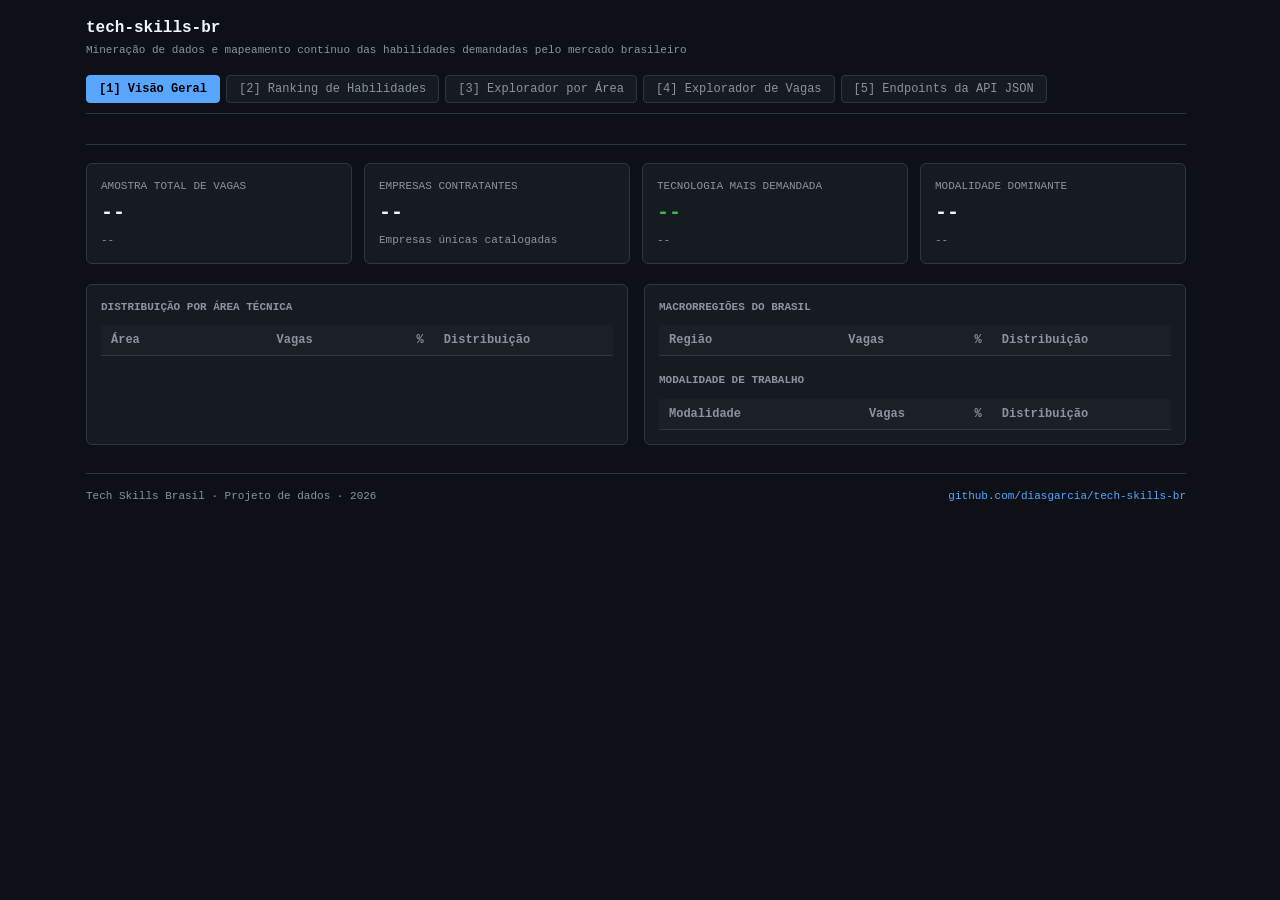
==== site/index.html @ 8b945655 "chore(pages): move o site e os JSON estaticos para site/ na raiz A pasta do dashboard e da API estat" ====
<!DOCTYPE html>
<html lang="pt-BR">
<head>
  <meta charset="UTF-8">
  <meta name="viewport" content="width=device-width, initial-scale=1.0">
  <title>Tech Skills Brasil — Mapeamento de Skills & API Pública</title>

  
  <style>
    :root {
      --bg: #0d1117;
      --card-bg: #161b22;
      --border: #30363d;
      --text: #c9d1d9;
      --text-muted: #8b949e;
      --text-bright: #f0f6fc;
      --accent: #58a6ff;
      --green: #3fb950;
      --amber: #d29922;
      --purple: #bc8cff;
      --code-bg: #0a0c10;
    }

    * { box-sizing: border-box; margin: 0; padding: 0; }
    html {
      overflow-y: auto;
      scrollbar-gutter: stable;
    }
    body {
      background-color: var(--bg);
      color: var(--text);
      font-family: ui-monospace, SFMono-Regular, "SF Mono", Menlo, Consolas, "Liberation Mono", monospace;
      font-size: 13px;
      line-height: 1.5;
      padding: 16px;
    }

    /* Scrollbar discreta integrada ao tema escuro */
    ::-webkit-scrollbar {
      width: 8px;
      height: 8px;
    }
    ::-webkit-scrollbar-track {
      background: var(--bg);
    }
    ::-webkit-scrollbar-thumb {
      background: var(--border);
      border-radius: 4px;
    }
    ::-webkit-scrollbar-thumb:hover {
      background: var(--text-muted);
    }



    a { color: var(--accent); text-decoration: none; }
    a:hover { text-decoration: underline; }

    .container { max-width: 1100px; margin: 0 auto; }
    
    header {
      border-bottom: 1px solid var(--border);
      padding-bottom: 14px;
      margin-bottom: 18px;
    }
    
    .title-row {
      display: flex;
      flex-wrap: wrap;
      justify-content: space-between;
      align-items: center;
      gap: 10px;
    }

    h1 { font-size: 16px; font-weight: 700; color: var(--text-bright); }
    .badge {
      display: inline-block;
      padding: 2px 6px;
      font-size: 11px;
      border: 1px solid var(--border);
      border-radius: 4px;
      background: var(--card-bg);
    }
    .badge-green { color: var(--green); border-color: rgba(63, 185, 80, 0.4); }
    .badge-accent { color: var(--accent); border-color: rgba(88, 166, 255, 0.4); }

    .nav-tabs {
      display: flex;
      flex-wrap: wrap;
      gap: 6px;
      margin: 16px 0;
      border-bottom: 1px solid var(--border);
      padding-bottom: 10px;
    }

    .nav-btn {
      background: var(--card-bg);
      border: 1px solid var(--border);
      color: var(--text-muted);
      padding: 6px 12px;
      font-family: inherit;
      font-size: 12px;
      cursor: pointer;
      border-radius: 4px;
      transition: 0.1s;
    }
    .nav-btn:hover { color: var(--text-bright); border-color: var(--text-muted); }
    .nav-btn.active {
      background: var(--accent);
      color: #000;
      font-weight: 700;
      border-color: var(--accent);
    }

    .grid-kpi {
      display: grid;
      grid-template-columns: repeat(auto-fit, minmax(200px, 1fr));
      gap: 12px;
      margin-bottom: 20px;
    }

    .card {
      background: var(--card-bg);
      border: 1px solid var(--border);
      border-radius: 6px;
      padding: 14px;
    }

    .card-title { font-size: 11px; text-transform: uppercase; color: var(--text-muted); margin-bottom: 4px; }
    .card-value { font-size: 20px; font-weight: 700; color: var(--text-bright); }

    table {
      width: 100%;
      border-collapse: collapse;
      margin-top: 10px;
      font-size: 12px;
    }

    th, td {
      padding: 6px 10px;
      text-align: left;
      border-bottom: 1px solid var(--border);
    }

    th { color: var(--text-muted); font-weight: 600; background: rgba(255,255,255,0.02); }
    tr:hover td { background: rgba(255,255,255,0.02); }

    .bar-wrap { width: 100%; background: #21262d; height: 10px; border-radius: 2px; overflow: hidden; display: flex; }
    .bar-fill { background: var(--accent); height: 100%; }

    .search-input {
      background: var(--code-bg);
      border: 1px solid var(--border);
      color: var(--text-bright);
      padding: 6px 10px;
      font-family: inherit;
      font-size: 12px;
      border-radius: 4px;
      width: 100%;
      max-width: 320px;
      margin-bottom: 12px;
    }
    .search-input:focus { outline: none; border-color: var(--accent); }

    pre code {
      display: block;
      background: var(--code-bg);
      border: 1px solid var(--border);
      padding: 10px;
      border-radius: 4px;
      font-size: 11px;
      color: var(--text-bright);
      overflow-x: auto;
    }

    .pill {
      display: inline-block;
      padding: 2px 6px;
      margin: 2px;
      font-size: 11px;
      border-radius: 3px;
      background: #21262d;
      border: 1px solid var(--border);
      cursor: pointer;
    }
    .pill.active { background: var(--accent); color: #000; border-color: var(--accent); font-weight: 600; }

    .tab-section { display: none; }
    .tab-section.active { display: block; }

    /* Listas longas rolam dentro do card, sem esticar a pagina */
    .scroll-table {
      max-height: calc(100vh - 330px);
      overflow-y: auto;
      scrollbar-gutter: stable;
      border: 1px solid var(--border);
      border-radius: 6px;
      margin-top: 10px;
    }
    .scroll-table table { margin-top: 0; }
    .scroll-table thead th {
      position: sticky;
      top: 0;
      z-index: 2;
      background: var(--card-bg);
    }

    footer {
      border-top: 1px solid var(--border);
      padding-top: 14px;
      margin-top: 28px;
      color: var(--text-muted);
      font-size: 11px;
      display: flex;
      justify-content: space-between;
      flex-wrap: wrap;
      gap: 8px;
    }

    .show-mobile { display: none; }

    /* RESPONSIVIDADE MOBILE ROOTS (ENCAIXA SEM ROLAGEM) */
    @media (max-width: 768px) {
      body { padding: 10px; font-size: 12px; }
      h1 { font-size: 14px; }
      .grid-kpi { grid-template-columns: 1fr 1fr; gap: 8px; }
      .card { padding: 10px; }
      .card-value { font-size: 17px; }
      .nav-tabs { gap: 4px; margin: 12px 0; }
      .nav-btn { font-size: 11px; padding: 5px 8px; }
      table { font-size: 11px; }
      th, td { padding: 5px 6px; }
      .search-input { max-width: 100%; }

      /* Oculta colunas secundárias para caber 100% na largura do celular */
      .hide-mobile { display: none !important; }
      .show-mobile { display: block !important; }
    }


    @media (max-width: 420px) {
      .grid-kpi { grid-template-columns: 1fr; }
      .nav-btn { width: 100%; text-align: left; }
    }
  </style>
</head>
<body>

<div class="container">
  <!-- HEADER -->
  <header>
    <div class="title-row">
      <div>
        <h1>tech-skills-br</h1>
        <p style="color: var(--text-muted); font-size: 11px; margin-top: 2px;">

          Mineração de dados e mapeamento contínuo das habilidades demandadas pelo mercado brasileiro
        </p>
      </div>
    </div>

    <!-- TABS -->
    <div class="nav-tabs">
      <button class="nav-btn active" onclick="setTab('resumo')">[1] Visão Geral</button>
      <button class="nav-btn" onclick="setTab('skills')">[2] Ranking de Habilidades</button>
      <button class="nav-btn" onclick="setTab('areas')">[3] Explorador por Área</button>
      <button class="nav-btn" onclick="setTab('vagas')">[4] Explorador de Vagas</button>
      <button class="nav-btn" onclick="setTab('api')">[5] Endpoints da API JSON</button>
    </div>
  </header>

  <!-- TAB 1: VISÃO GERAL -->
  <div id="tab-resumo" class="tab-section active">
    <div class="grid-kpi">
      <div class="card">
        <div class="card-title">Amostra Total de Vagas</div>
        <div class="card-value" id="kpi-total">--</div>
        <p style="color: var(--text-muted); font-size: 11px; margin-top: 4px;" id="kpi-periodo">--</p>
      </div>
      <div class="card">
        <div class="card-title">Empresas Contratantes</div>
        <div class="card-value" id="kpi-empresas">--</div>
        <p style="color: var(--text-muted); font-size: 11px; margin-top: 4px;">Empresas únicas catalogadas</p>
      </div>
      <div class="card">
        <div class="card-title">Tecnologia Mais Demandada</div>
        <div class="card-value" style="color: var(--green);" id="kpi-top-skill">--</div>
        <p style="color: var(--text-muted); font-size: 11px; margin-top: 4px;" id="kpi-top-skill-count">--</p>
      </div>
      <div class="card">
        <div class="card-title" id="kpi-top-mod-title">Modalidade Dominante</div>
        <div class="card-value" id="kpi-top-mod-value">--</div>
        <p style="color: var(--text-muted); font-size: 11px; margin-top: 4px;" id="kpi-top-mod-sub">--</p>
      </div>
    </div>

    <div style="display: grid; grid-template-columns: repeat(auto-fit, minmax(320px, 1fr)); gap: 16px;">
      <!-- Áreas -->
      <div class="card">
        <div class="card-title" style="font-weight: 700;">Distribuição por Área Técnica</div>
        <table id="table-areas-summary">
          <thead><tr><th>Área</th><th style="text-align: center;">Vagas</th><th style="text-align: right;">%</th><th class="hide-mobile" style="width: 35%;">Distribuição</th></tr></thead>
          <tbody></tbody>
        </table>
      </div>

      <!-- Regiões e Modalidade -->
      <div class="card">
        <div class="card-title" style="font-weight: 700;">Macrorregiões do Brasil</div>
        <table id="table-regioes-summary">
          <thead><tr><th>Região</th><th style="text-align: center;">Vagas</th><th style="text-align: right;">%</th><th class="hide-mobile" style="width: 35%;">Distribuição</th></tr></thead>
          <tbody></tbody>
        </table>
        
        <div class="card-title" style="font-weight: 700; margin-top: 16px;">Modalidade de Trabalho</div>
        <table id="table-modalidades-summary">
          <thead><tr><th>Modalidade</th><th style="text-align: center;">Vagas</th><th style="text-align: right;">%</th><th class="hide-mobile" style="width: 35%;">Distribuição</th></tr></thead>
          <tbody></tbody>
        </table>
      </div>
    </div>
  </div>

  <!-- TAB 2: RANKING DE HABILIDADES -->
  <div id="tab-skills" class="tab-section">
    <div class="card">
      <div style="display: flex; justify-content: space-between; flex-wrap: wrap; gap: 10px; align-items: center; margin-bottom: 8px;">
        <div>
          <div class="card-title" style="font-weight: 700;">Ranking Geral de Tecnologias Demandadas</div>
          <p style="color: var(--text-muted); font-size: 11px;">Percentual calculado sobre as vagas que informam requisitos técnicos.</p>
        </div>
        <input type="text" class="search-input" id="search-skills" placeholder="Filtrar tecnologia..." oninput="renderSkillsTable()">
      </div>

      <div class="scroll-table">
        <table id="table-skills">
          <thead><tr><th>#</th><th>Tecnologia</th><th class="hide-mobile">Categoria</th><th style="text-align: center;">Vagas</th><th style="text-align: right;">Demanda %</th><th class="hide-mobile" style="width: 35%;">Proporção</th></tr></thead>
          <tbody></tbody>
        </table>
      </div>

    </div>
  </div>

  <!-- TAB 3: EXPLORADOR POR ÁREA -->
  <div id="tab-areas" class="tab-section">
    <div class="card" style="margin-bottom: 12px;">
      <div class="card-title" style="margin-bottom: 8px;">Selecione a Especialidade:</div>
      <div id="area-pills-container"></div>
    </div>

    <div class="card">
      <div class="card-title" style="font-weight: 700;" id="area-detail-title">Habilidades em Destaque</div>
      <p style="color: var(--text-muted); font-size: 11px; margin-bottom: 10px;" id="area-detail-subtitle"></p>

      <div class="scroll-table">
        <table id="table-area-skills">
          <thead><tr><th>Tecnologia</th><th class="hide-mobile">Categoria</th><th style="text-align: center;">Vagas na Área</th><th style="text-align: right;">Demanda %</th><th class="hide-mobile" style="width: 35%;">Proporção</th></tr></thead>
          <tbody></tbody>
        </table>
      </div>
    </div>
  </div>

  <!-- TAB 4: EXPLORADOR DE VAGAS -->
  <div id="tab-vagas" class="tab-section">
    <div class="card">
      <div style="display: flex; justify-content: space-between; flex-wrap: wrap; gap: 8px; align-items: center; margin-bottom: 10px;">
        <div>
          <div class="card-title" style="font-weight: 700;">Navegador de Vagas Recentes</div>
          <p style="color: var(--text-muted); font-size: 11px;">Consulte anúncios dos últimos 30 dias, modalidade, localidade e links originais.</p>
        </div>
        <div style="display: flex; gap: 8px; flex-wrap: wrap; width: 100%; max-width: 520px;">
          <input type="text" class="search-input" id="search-vagas" placeholder="Buscar por título, empresa ou área..." oninput="renderVagasTable()" style="margin-bottom: 0; flex: 1; min-width: 180px;">
          <select id="filter-modalidade" class="search-input" style="margin-bottom: 0; width: auto; min-width: 140px; cursor: pointer;" onchange="renderVagasTable()">
            <option value="">Todas modalidades</option>
            <option value="Presencial">Presencial</option>
            <option value="Remoto">Remoto</option>
            <option value="Híbrido">Híbrido</option>
          </select>
        </div>
      </div>


      <p style="font-size: 11px; color: var(--text-muted); margin-bottom: 6px;" id="vagas-count-info"></p>

      <div class="scroll-table">
        <table id="table-vagas">
          <thead><tr><th>Título da Vaga</th><th class="hide-mobile">Empresa</th><th class="hide-mobile" style="text-align: center;">Área</th><th>Local / Mod.</th><th class="hide-mobile" style="text-align: center; width: 45px;">Link</th></tr></thead>
          <tbody></tbody>
        </table>
      </div>


    </div>
  </div>


  <!-- TAB 5: API JSON -->
  <div id="tab-api" class="tab-section">
    <div class="card space-y-4">
      <div class="card-title" style="font-weight: 700; color: var(--text-bright);">Endpoints da API JSON Estática (CORS Aberto)</div>
      <p style="color: var(--text-muted); font-size: 11px; margin-top: 4px;">
        Os dados consolidados estão disponíveis publicamente em formato JSON para consumo direto no Postman, Python, JavaScript, R ou Power BI:
      </p>

      <table style="margin: 14px 0;">
        <thead><tr><th>Endpoint</th><th class="hide-mobile">Descrição</th><th style="text-align: center; width: 45px;">Link</th></tr></thead>
        <tbody>
          <tr>
            <td><code>GET /api/resumo.json</code></td>
            <td class="hide-mobile">Metadados gerais, KPIs e distribuições de áreas e regiões</td>
            <td style="text-align: center;"><a href="api/resumo.json" target="_blank" rel="noopener noreferrer" title="Abrir JSON" style="font-size: 14px; text-decoration: none;">↗</a></td>
          </tr>
          <tr>
            <td><code>GET /api/areas.json</code></td>
            <td class="hide-mobile">Ranking consolidado de todas as áreas técnicas com contagens e percentuais</td>
            <td style="text-align: center;"><a href="api/areas.json" target="_blank" rel="noopener noreferrer" title="Abrir JSON" style="font-size: 14px; text-decoration: none;">↗</a></td>
          </tr>
          <tr>
            <td><code>GET /api/tecnologias.json</code></td>
            <td class="hide-mobile">Ranking completo de todas as tecnologias e habilidades demandadas</td>
            <td style="text-align: center;"><a href="api/tecnologias.json" target="_blank" rel="noopener noreferrer" title="Abrir JSON" style="font-size: 14px; text-decoration: none;">↗</a></td>
          </tr>
          <tr>
            <td><code>GET /api/vagas.json</code></td>
            <td class="hide-mobile">Base completa e estruturada com todas as vagas ativas catalogadas</td>
            <td style="text-align: center;"><a href="api/vagas.json" target="_blank" rel="noopener noreferrer" title="Abrir JSON" style="font-size: 14px; text-decoration: none;">↗</a></td>
          </tr>
        </tbody>
      </table>

      <div class="card-title" style="font-weight: 700; margin-top: 16px;">Terminal:</div>
      <pre><code>curl -s https://diasgarcia.github.io/tech-skills-br/api/tecnologias.json | jq .[0:5]</code></pre>
    </div>
  </div>

  <!-- FOOTER -->
  <footer>
    <div>Tech Skills Brasil &middot; Projeto de dados &middot; 2026</div>
    <div>
      <a href="https://github.com/diasgarcia/tech-skills-br" target="_blank">github.com/diasgarcia/tech-skills-br</a>
    </div>
  </footer>
</div>

<!-- JAVASCRIPT ROOTS -->
<script>
let resumoData = null;
let tecnologiasData = [];
let areasData = [];
let vagasData = [];
let currentArea = null;

document.addEventListener("DOMContentLoaded", async () => {
  try {
    const [resResumo, resTech, resAreas, resVagas] = await Promise.all([
      fetch("api/resumo.json").then(r => r.json()),
      fetch("api/tecnologias.json").then(r => r.json()),
      fetch("api/areas.json").then(r => r.json()),
      fetch("api/vagas.json").then(r => r.json())
    ]);

    resumoData = resResumo;
    tecnologiasData = resTech;
    areasData = resAreas;
    vagasData = resVagas;

    if (areasData && areasData.length > 0) {
      currentArea = areasData[0].area;
    }

    initKPIs();
    renderSummaryTables();
    renderSkillsTable();
    initAreaPills();
    renderVagasTable();
    ajustaAlturaScrollTables();
  } catch (err) {
    console.error("Erro ao carregar dados da API estática:", err);
  }
});


function setTab(tabId) {
  document.querySelectorAll(".tab-section").forEach(el => el.classList.remove("active"));
  document.querySelectorAll(".nav-btn").forEach(btn => btn.classList.remove("active"));

  const target = document.getElementById("tab-" + tabId);
  if (target) target.classList.add("active");

  const btnIndex = { resumo: 0, skills: 1, areas: 2, vagas: 3, api: 4 }[tabId];
  const btns = document.querySelectorAll(".nav-btn");
  if (btns[btnIndex]) btns[btnIndex].classList.add("active");

  ajustaAlturaScrollTables();
}

function ajustaAlturaScrollTables() {
  const footer = document.querySelector("footer");
  const folgaFooter = (footer ? footer.offsetHeight : 60) + 68;
  document.querySelectorAll(".scroll-table").forEach(el => {
    if (!el.offsetParent) return; // aba escondida
    const topo = el.getBoundingClientRect().top;
    const altura = window.innerHeight - topo - folgaFooter;
    el.style.maxHeight = Math.max(200, altura) + "px";
  });
}
window.addEventListener("resize", ajustaAlturaScrollTables);

function initKPIs() {
  const meta = resumoData.metadados || {};
  const total = meta.total_vagas || 0;

  document.getElementById("kpi-total").innerText = total.toLocaleString("pt-BR");
  document.getElementById("kpi-periodo").innerText = meta.periodo ? `Período: ${meta.periodo}` : "";
  document.getElementById("kpi-empresas").innerText = (meta.total_empresas || 0).toLocaleString("pt-BR");

  // Top 1 Tecnologia Dinâmica (ordenação vinda da base)
  const topTech = (tecnologiasData && tecnologiasData.length > 0) ? tecnologiasData[0] : null;
  if (topTech) {
    document.getElementById("kpi-top-skill").innerText = topTech.nome;
    document.getElementById("kpi-top-skill-count").innerText = `${topTech.vagas} citações (${topTech.percentual_total}% da base)`;
  } else {
    document.getElementById("kpi-top-skill").innerText = "--";
    document.getElementById("kpi-top-skill-count").innerText = "--";
  }

  // Modalidade Dominante Dinâmica (pega a maior da lista)
  const modalidades = resumoData.modalidades || [];
  if (modalidades.length > 0) {
    const topMod = modalidades[0];
    document.getElementById("kpi-top-mod-title").innerText = `Modalidade: ${topMod.modalidade}`;
    document.getElementById("kpi-top-mod-value").innerText = `${topMod.percentual}%`;
    document.getElementById("kpi-top-mod-sub").innerText = `${topMod.vagas.toLocaleString("pt-BR")} vagas nesta modalidade`;
  }
}

function renderSummaryTables() {
  // Áreas
  const tbodyAreas = document.querySelector("#table-areas-summary tbody");
  tbodyAreas.innerHTML = "";
  (areasData || []).slice(0, 10).forEach(a => {
    const tr = document.createElement("tr");
    tr.innerHTML = `
      <td><strong>${a.area}</strong></td>
      <td style="text-align: center;">${a.vagas}</td>
      <td style="text-align: right;">${a.percentual}%</td>
      <td class="hide-mobile"><div class="bar-wrap"><div class="bar-fill" style="width: ${a.percentual}%;"></div></div></td>
    `;
    tbodyAreas.appendChild(tr);
  });

  // Regiões
  const tbodyReg = document.querySelector("#table-regioes-summary tbody");
  tbodyReg.innerHTML = "";
  (resumoData.regioes || []).forEach(r => {
    const tr = document.createElement("tr");
    tr.innerHTML = `
      <td>${r.regiao}</td>
      <td style="text-align: center;">${r.vagas}</td>
      <td style="text-align: right;">${r.percentual}%</td>
      <td class="hide-mobile"><div class="bar-wrap"><div class="bar-fill" style="width: ${r.percentual}%; background: var(--green);"></div></div></td>
    `;
    tbodyReg.appendChild(tr);
  });

  // Modalidades
  const tbodyMod = document.querySelector("#table-modalidades-summary tbody");
  tbodyMod.innerHTML = "";
  (resumoData.modalidades || []).forEach(m => {
    const tr = document.createElement("tr");
    tr.innerHTML = `
      <td>${m.modalidade}</td>
      <td style="text-align: center;">${m.vagas}</td>
      <td style="text-align: right;">${m.percentual}%</td>
      <td class="hide-mobile"><div class="bar-wrap"><div class="bar-fill" style="width: ${m.percentual}%; background: var(--amber);"></div></div></td>
    `;
    tbodyMod.appendChild(tr);
  });
}

function renderSkillsTable() {
  const query = (document.getElementById("search-skills").value || "").toLowerCase().trim();
  const tbody = document.querySelector("#table-skills tbody");
  tbody.innerHTML = "";

  let items = tecnologiasData || [];
  if (query) {
    items = items.filter(t => t.nome.toLowerCase().includes(query) || t.grupo.toLowerCase().includes(query));
  }

  items.forEach(t => {
    const tr = document.createElement("tr");
    tr.innerHTML = `
      <td style="color: var(--text-muted);">${t.posicao}</td>
      <td><strong style="color: var(--text-bright);">${t.nome}</strong></td>
      <td class="hide-mobile"><span class="badge">${t.grupo}</span></td>
      <td style="text-align: center;">${t.vagas}</td>
      <td style="text-align: right;"><strong>${t.percentual_total}%</strong></td>
      <td class="hide-mobile"><div class="bar-wrap"><div class="bar-fill" style="width: ${t.percentual_total}%;"></div></div></td>
    `;
    tbody.appendChild(tr);
  });
}

function initAreaPills() {
  if (!currentArea && areasData && areasData.length > 0) {
    currentArea = areasData[0].area;
  }
  const container = document.getElementById("area-pills-container");

  container.innerHTML = "";

  areasData.forEach(a => {
    const span = document.createElement("span");
    span.className = `pill ${a.area === currentArea ? 'active' : ''}`;
    span.innerText = `${a.area} (${a.vagas})`;
    span.onclick = () => selectArea(a.area);
    container.appendChild(span);
  });

  renderAreaDetail();
}

function selectArea(areaName) {
  currentArea = areaName;
  initAreaPills();
}

function renderAreaDetail() {
  const areaInfo = (resumoData.skills_by_area && resumoData.skills_by_area[currentArea]) || { total_vagas: 0, skills: [] };
  document.getElementById("area-detail-title").innerText = `Habilidades mais exigidas em ${currentArea}`;
  document.getElementById("area-detail-subtitle").innerText = `Base: ${areaInfo.total_vagas} vagas na área. Todas as tecnologias com ao menos 1 registro:`;

  const tbody = document.querySelector("#table-area-skills tbody");
  tbody.innerHTML = "";

  if (!areaInfo.skills || areaInfo.skills.length === 0) {
    const tr = document.createElement("tr");
    tr.innerHTML = `<td colspan="5" style="text-align: center; color: var(--text-muted); padding: 18px;">As vagas desta especialidade focam em atribuições funcionais de cargo (ex: montagem, bancada, circuitos, firmware) sem stacks padronizadas de software listadas no corpo do anúncio.</td>`;
    tbody.appendChild(tr);
    return;
  }

  (areaInfo.skills || []).forEach(s => {

    const tr = document.createElement("tr");
    tr.innerHTML = `
      <td><strong style="color: var(--text-bright);">${s.nome}</strong></td>
      <td class="hide-mobile"><span class="badge">${s.grupo}</span></td>
      <td style="text-align: center;">${s.vagas}</td>
      <td style="text-align: right;"><strong>${s.percentual}%</strong></td>
      <td class="hide-mobile"><div class="bar-wrap"><div class="bar-fill" style="width: ${s.percentual}%; background: var(--purple);"></div></div></td>
    `;
    tbody.appendChild(tr);
  });
}

function parsePtBrDate(str) {
  if (!str) return null;
  const parts = str.split("/");
  if (parts.length !== 3) return null;
  return new Date(parseInt(parts[2], 10), parseInt(parts[1], 10) - 1, parseInt(parts[0], 10));
}

function getDaysAgo(dateStr) {
  const d = parsePtBrDate(dateStr);
  if (!d) return 999;
  const now = new Date();
  const diffTime = now - d;
  return Math.max(0, Math.floor(diffTime / (1000 * 60 * 60 * 24)));
}

function renderVagasTable() {
  const query = (document.getElementById("search-vagas").value || "").toLowerCase().trim();
  const modFilter = (document.getElementById("filter-modalidade").value || "").trim();
  const tbody = document.querySelector("#table-vagas tbody");
  tbody.innerHTML = "";

  // Exibe apenas vagas recentes publicadas nos últimos 30 dias
  let items = (vagasData || []).filter(v => getDaysAgo(v.data_publicacao) <= 30);

  if (modFilter) {
    items = items.filter(v => v.modalidade === modFilter);
  }
  if (query) {
    items = items.filter(v => 
      (v.titulo || "").toLowerCase().includes(query) || 
      (v.empresa || "").toLowerCase().includes(query) ||
      (v.area || "").toLowerCase().includes(query) ||
      (v.tecnologias || []).some(t => t.toLowerCase().includes(query))
    );
  }

  document.getElementById("vagas-count-info").innerText = `Exibindo ${items.length} vagas recentes encontradas`;


  items.forEach(v => {
    const tr = document.createElement("tr");
    const linkHtml = v.url 
      ? `<a href="${v.url}" target="_blank" rel="noopener noreferrer" title="Abrir vaga" style="font-size: 14px; text-decoration: none;">↗</a>` 
      : "-";

    const mobileTitleLink = v.url 
      ? `<a href="${v.url}" target="_blank" rel="noopener noreferrer" style="color: var(--accent); font-weight: 700; text-decoration: none;">${v.titulo} <span style="font-size: 11px; opacity: 0.8;">↗</span></a>`
      : `<strong>${v.titulo}</strong>`;

    const polo = v.polo || v.localidade || "";
    const modalidade = v.modalidade || "";
    const emModalidade = `<em style="color: var(--text-muted);">${modalidade}</em>`;
    let celulaLocal;
    if (polo.toLowerCase() === modalidade.toLowerCase() && polo) {
      celulaLocal = emModalidade;
    } else if (polo && modalidade) {
      celulaLocal = `${polo} &middot; ${emModalidade}`;
    } else {
      celulaLocal = polo || emModalidade;
    }

    tr.innerHTML = `
      <td>
        <div class="show-mobile">
          ${mobileTitleLink}
          <div style="color: var(--text-muted); font-size: 11px; margin-top: 2px;">${v.empresa}</div>
        </div>
        <div class="hide-mobile">
          <strong>${v.titulo}</strong>
        </div>
      </td>
      <td class="hide-mobile">${v.empresa}</td>
      <td class="hide-mobile" style="text-align: center;"><span class="badge">${v.area}</span></td>
      <td>${celulaLocal}</td>
      <td class="hide-mobile" style="text-align: center;">${linkHtml}</td>
    `;
    tbody.appendChild(tr);
  });
}




</script>

</body>
</html>
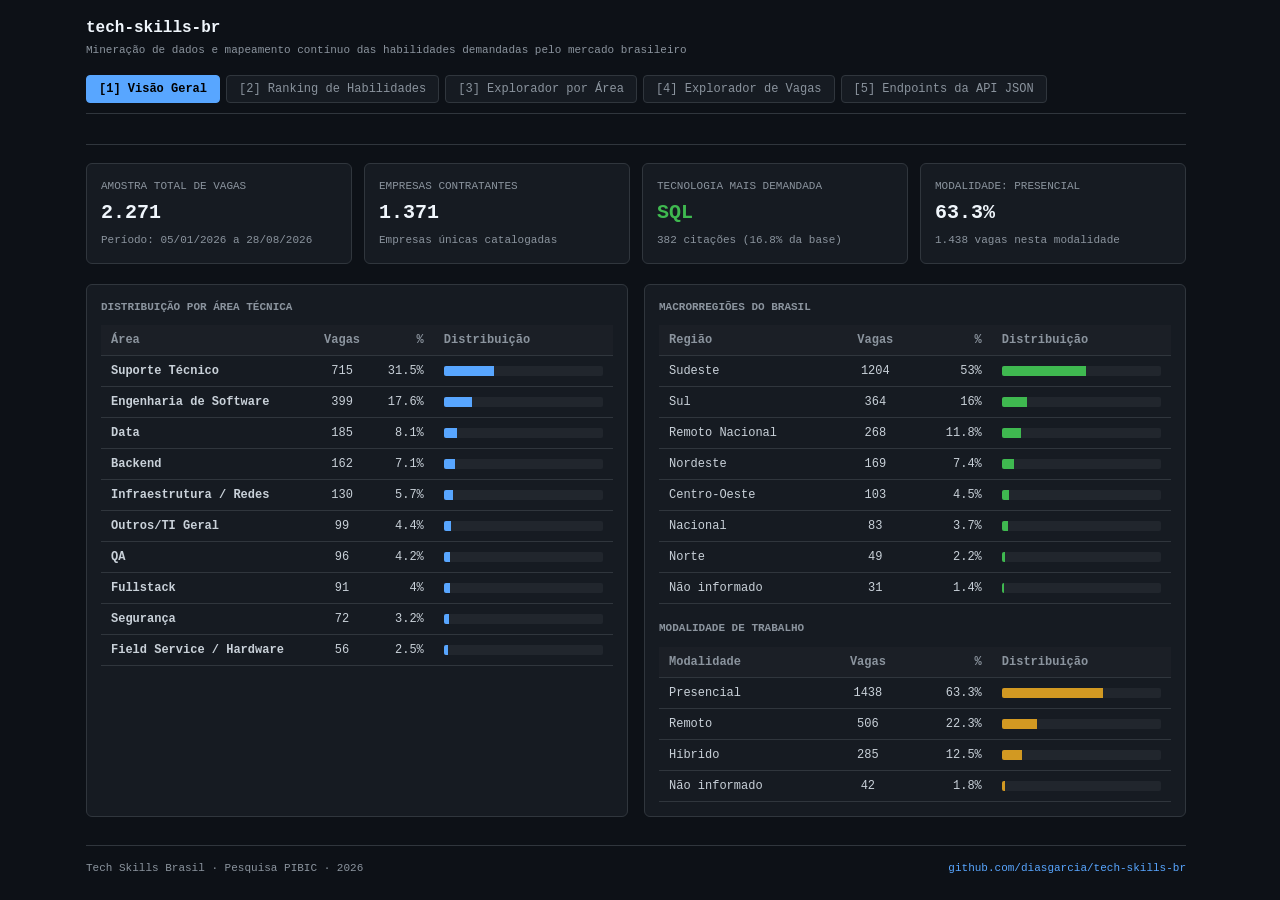
==== commit fad81777: "chore(pages): move o site e os JSON estaticos para site/ na raiz A pasta do dashboard e da API estat" ====
--- a/site/index.html
+++ b/site/index.html
@@ -401,7 +401,7 @@
     <div class="card space-y-4">
       <div class="card-title" style="font-weight: 700; color: var(--text-bright);">Endpoints da API JSON Estática (CORS Aberto)</div>
       <p style="color: var(--text-muted); font-size: 11px; margin-top: 4px;">
-        Os dados consolidados estão disponíveis publicamente em formato JSON para consumo direto no Postman, Python, JavaScript, R ou Power BI:
+        Os dados consolidados da pesquisa estão disponíveis publicamente em formato JSON para consumo direto no Postman, Python, JavaScript, R ou Power BI:
       </p>
 
       <table style="margin: 14px 0;">
@@ -437,7 +437,7 @@
 
   <!-- FOOTER -->
   <footer>
-    <div>Tech Skills Brasil &middot; Projeto de dados &middot; 2026</div>
+    <div>Tech Skills Brasil &middot; Pesquisa PIBIC &middot; 2026</div>
     <div>
       <a href="https://github.com/diasgarcia/tech-skills-br" target="_blank">github.com/diasgarcia/tech-skills-br</a>
     </div>
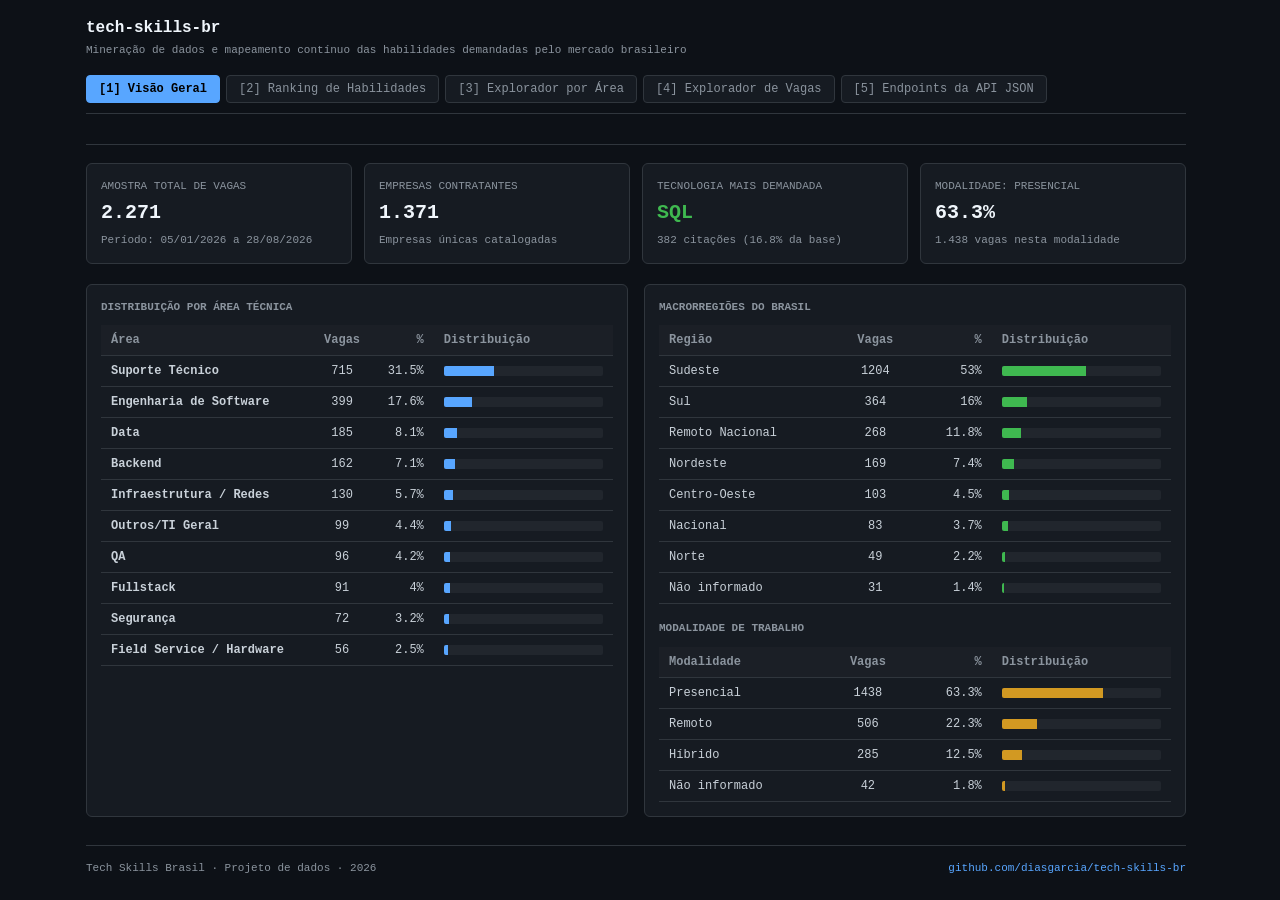
==== commit 8b88c8f9: "chore(pages): move o site e os JSON estaticos para site/ na raiz A pasta do dashboard e da API estat" ====
--- a/site/index.html
+++ b/site/index.html
@@ -401,7 +401,7 @@
     <div class="card space-y-4">
       <div class="card-title" style="font-weight: 700; color: var(--text-bright);">Endpoints da API JSON Estática (CORS Aberto)</div>
       <p style="color: var(--text-muted); font-size: 11px; margin-top: 4px;">
-        Os dados consolidados da pesquisa estão disponíveis publicamente em formato JSON para consumo direto no Postman, Python, JavaScript, R ou Power BI:
+        Os dados consolidados estão disponíveis publicamente em formato JSON para consumo direto no Postman, Python, JavaScript, R ou Power BI:
       </p>
 
       <table style="margin: 14px 0;">
@@ -437,7 +437,7 @@
 
   <!-- FOOTER -->
   <footer>
-    <div>Tech Skills Brasil &middot; Pesquisa PIBIC &middot; 2026</div>
+    <div>Tech Skills Brasil &middot; Projeto de dados &middot; 2026</div>
     <div>
       <a href="https://github.com/diasgarcia/tech-skills-br" target="_blank">github.com/diasgarcia/tech-skills-br</a>
     </div>
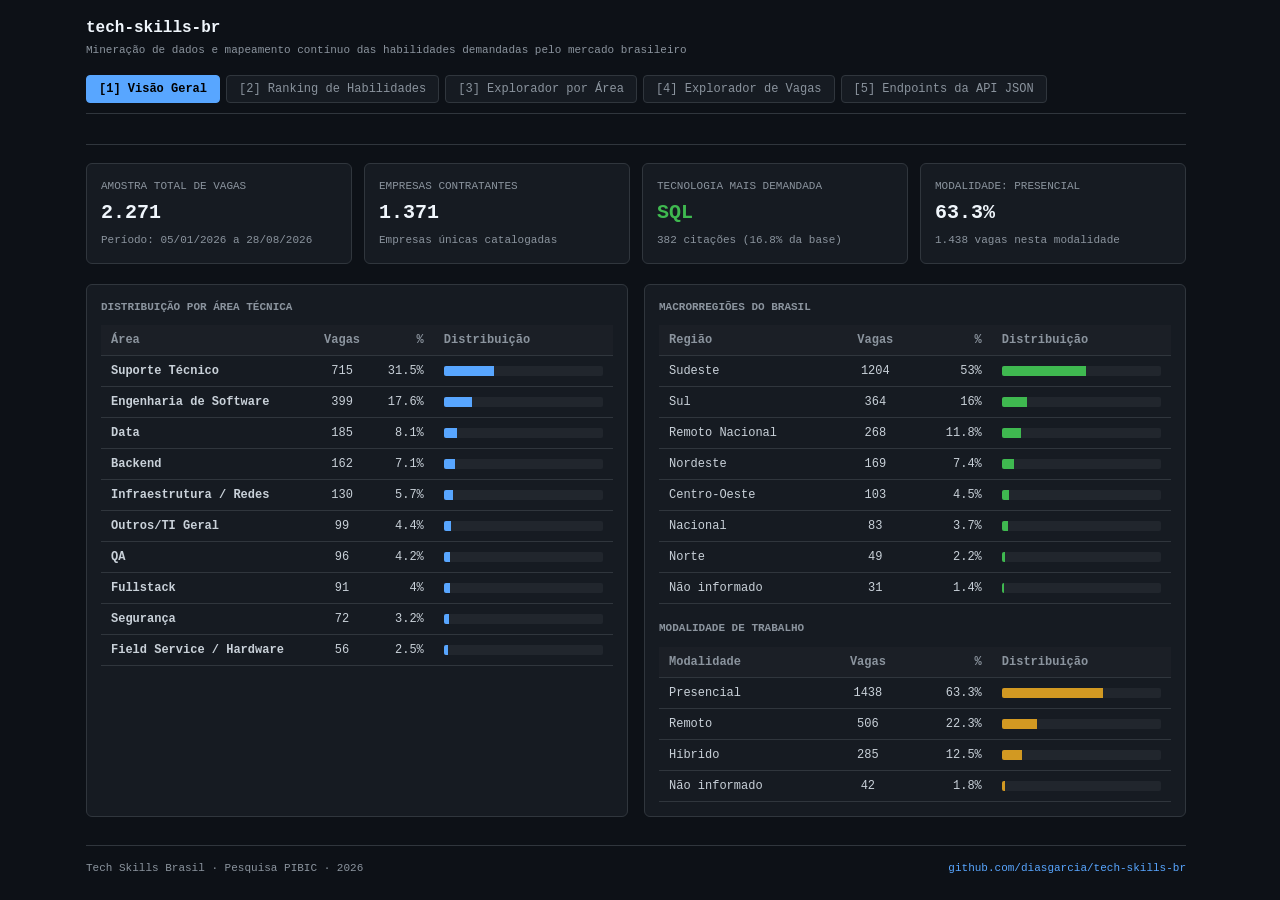
==== commit b7a6bfa3: "chore(pages): move o site e os JSON estaticos para site/ na raiz A pasta do dashboard e da API estat" ====
--- a/site/index.html
+++ b/site/index.html
@@ -401,7 +401,7 @@
     <div class="card space-y-4">
       <div class="card-title" style="font-weight: 700; color: var(--text-bright);">Endpoints da API JSON Estática (CORS Aberto)</div>
       <p style="color: var(--text-muted); font-size: 11px; margin-top: 4px;">
-        Os dados consolidados estão disponíveis publicamente em formato JSON para consumo direto no Postman, Python, JavaScript, R ou Power BI:
+        Os dados consolidados da pesquisa estão disponíveis publicamente em formato JSON para consumo direto no Postman, Python, JavaScript, R ou Power BI:
       </p>
 
       <table style="margin: 14px 0;">
@@ -437,7 +437,7 @@
 
   <!-- FOOTER -->
   <footer>
-    <div>Tech Skills Brasil &middot; Projeto de dados &middot; 2026</div>
+    <div>Tech Skills Brasil &middot; Pesquisa PIBIC &middot; 2026</div>
     <div>
       <a href="https://github.com/diasgarcia/tech-skills-br" target="_blank">github.com/diasgarcia/tech-skills-br</a>
     </div>
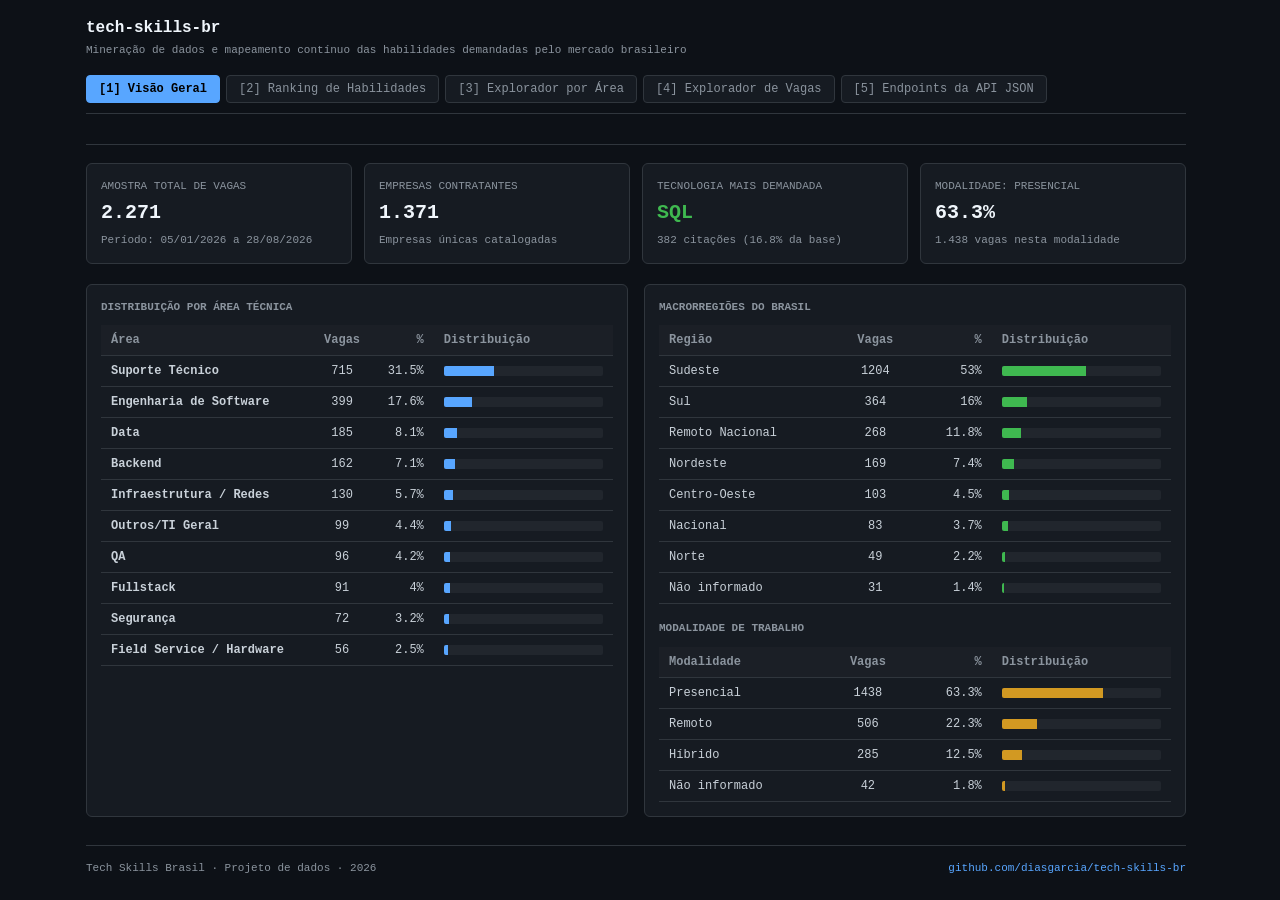
==== commit 64500f88: "Merge pull request #4 from diasgarcia/chore/site-para-raiz chore(pages): move site e JSON estaticos " ====
--- a/site/index.html
+++ b/site/index.html
@@ -401,7 +401,7 @@
     <div class="card space-y-4">
       <div class="card-title" style="font-weight: 700; color: var(--text-bright);">Endpoints da API JSON Estática (CORS Aberto)</div>
       <p style="color: var(--text-muted); font-size: 11px; margin-top: 4px;">
-        Os dados consolidados da pesquisa estão disponíveis publicamente em formato JSON para consumo direto no Postman, Python, JavaScript, R ou Power BI:
+        Os dados consolidados estão disponíveis publicamente em formato JSON para consumo direto no Postman, Python, JavaScript, R ou Power BI:
       </p>
 
       <table style="margin: 14px 0;">
@@ -437,7 +437,7 @@
 
   <!-- FOOTER -->
   <footer>
-    <div>Tech Skills Brasil &middot; Pesquisa PIBIC &middot; 2026</div>
+    <div>Tech Skills Brasil &middot; Projeto de dados &middot; 2026</div>
     <div>
       <a href="https://github.com/diasgarcia/tech-skills-br" target="_blank">github.com/diasgarcia/tech-skills-br</a>
     </div>
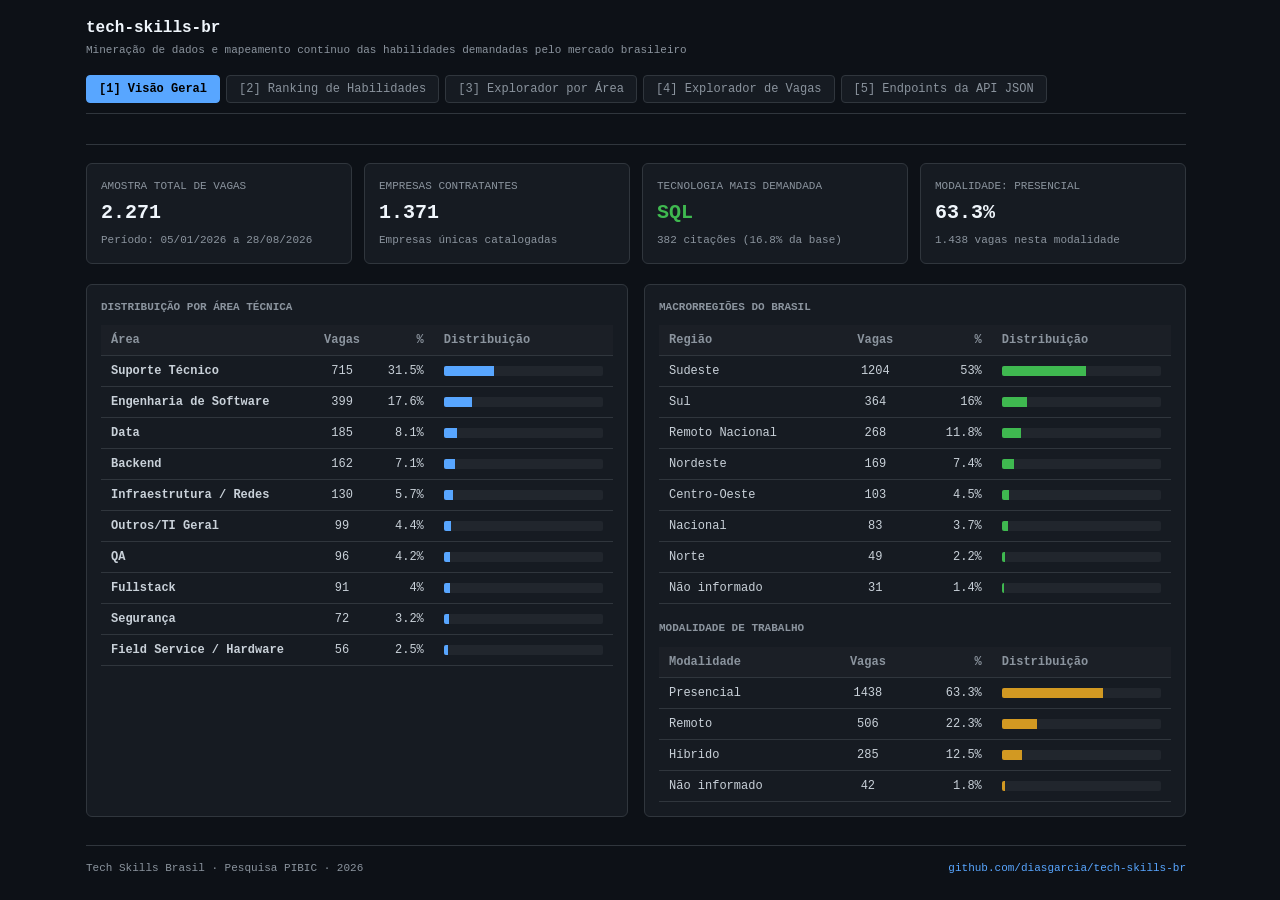
==== commit f599f029: "Merge pull request #4 from diasgarcia/chore/site-para-raiz chore(pages): move site e JSON estaticos " ====
--- a/site/index.html
+++ b/site/index.html
@@ -401,7 +401,7 @@
     <div class="card space-y-4">
       <div class="card-title" style="font-weight: 700; color: var(--text-bright);">Endpoints da API JSON Estática (CORS Aberto)</div>
       <p style="color: var(--text-muted); font-size: 11px; margin-top: 4px;">
-        Os dados consolidados estão disponíveis publicamente em formato JSON para consumo direto no Postman, Python, JavaScript, R ou Power BI:
+        Os dados consolidados da pesquisa estão disponíveis publicamente em formato JSON para consumo direto no Postman, Python, JavaScript, R ou Power BI:
       </p>
 
       <table style="margin: 14px 0;">
@@ -437,7 +437,7 @@
 
   <!-- FOOTER -->
   <footer>
-    <div>Tech Skills Brasil &middot; Projeto de dados &middot; 2026</div>
+    <div>Tech Skills Brasil &middot; Pesquisa PIBIC &middot; 2026</div>
     <div>
       <a href="https://github.com/diasgarcia/tech-skills-br" target="_blank">github.com/diasgarcia/tech-skills-br</a>
     </div>
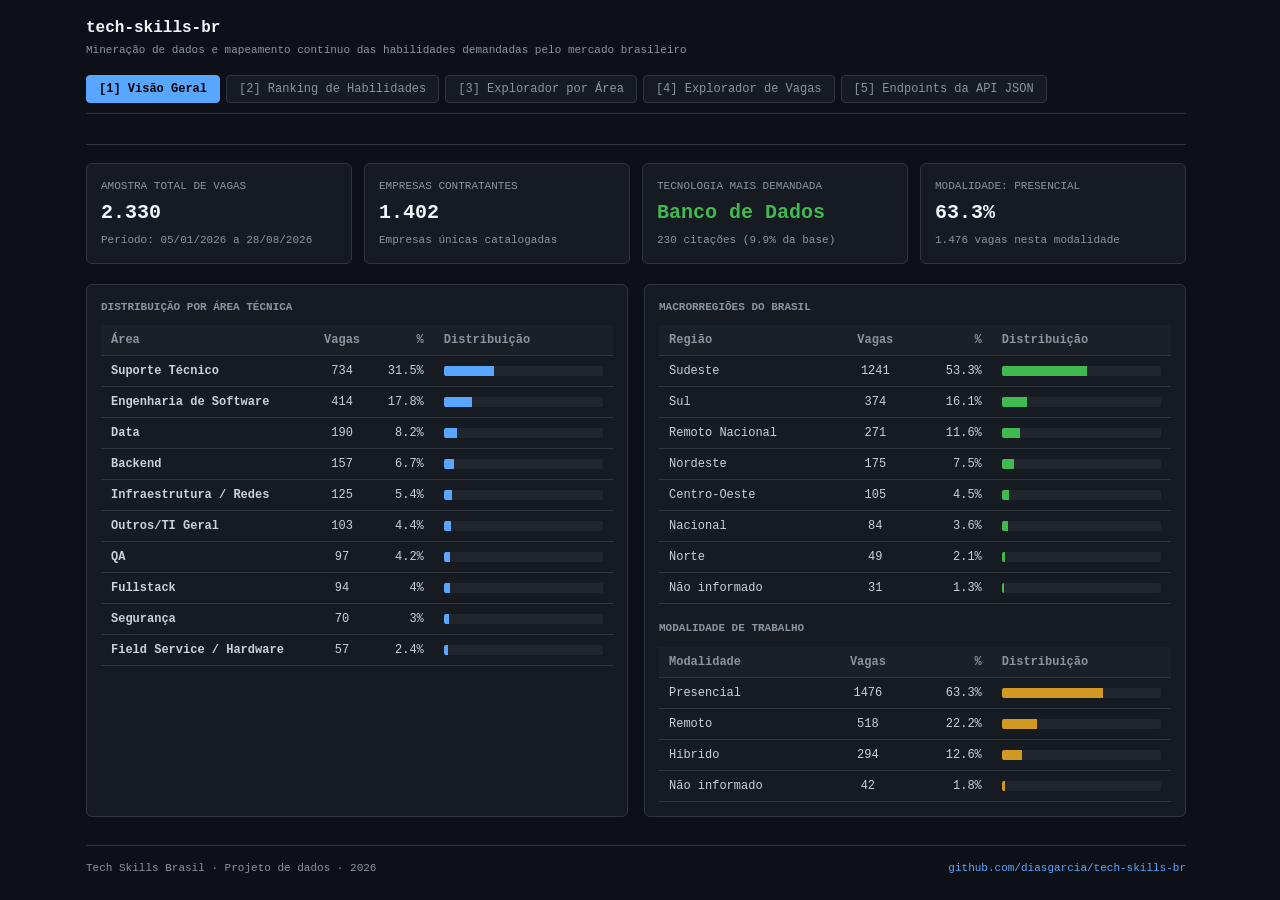
==== commit 575c7745: "docs: resolve conflito removendo arquitetura tecnica do repo" ====
--- a/site/index.html
+++ b/site/index.html
@@ -401,7 +401,7 @@
     <div class="card space-y-4">
       <div class="card-title" style="font-weight: 700; color: var(--text-bright);">Endpoints da API JSON Estática (CORS Aberto)</div>
       <p style="color: var(--text-muted); font-size: 11px; margin-top: 4px;">
-        Os dados consolidados da pesquisa estão disponíveis publicamente em formato JSON para consumo direto no Postman, Python, JavaScript, R ou Power BI:
+        Os dados consolidados estão disponíveis publicamente em formato JSON para consumo direto no Postman, Python, JavaScript, R ou Power BI:
       </p>
 
       <table style="margin: 14px 0;">
@@ -437,7 +437,7 @@
 
   <!-- FOOTER -->
   <footer>
-    <div>Tech Skills Brasil &middot; Pesquisa PIBIC &middot; 2026</div>
+    <div>Tech Skills Brasil &middot; Projeto de dados &middot; 2026</div>
     <div>
       <a href="https://github.com/diasgarcia/tech-skills-br" target="_blank">github.com/diasgarcia/tech-skills-br</a>
     </div>
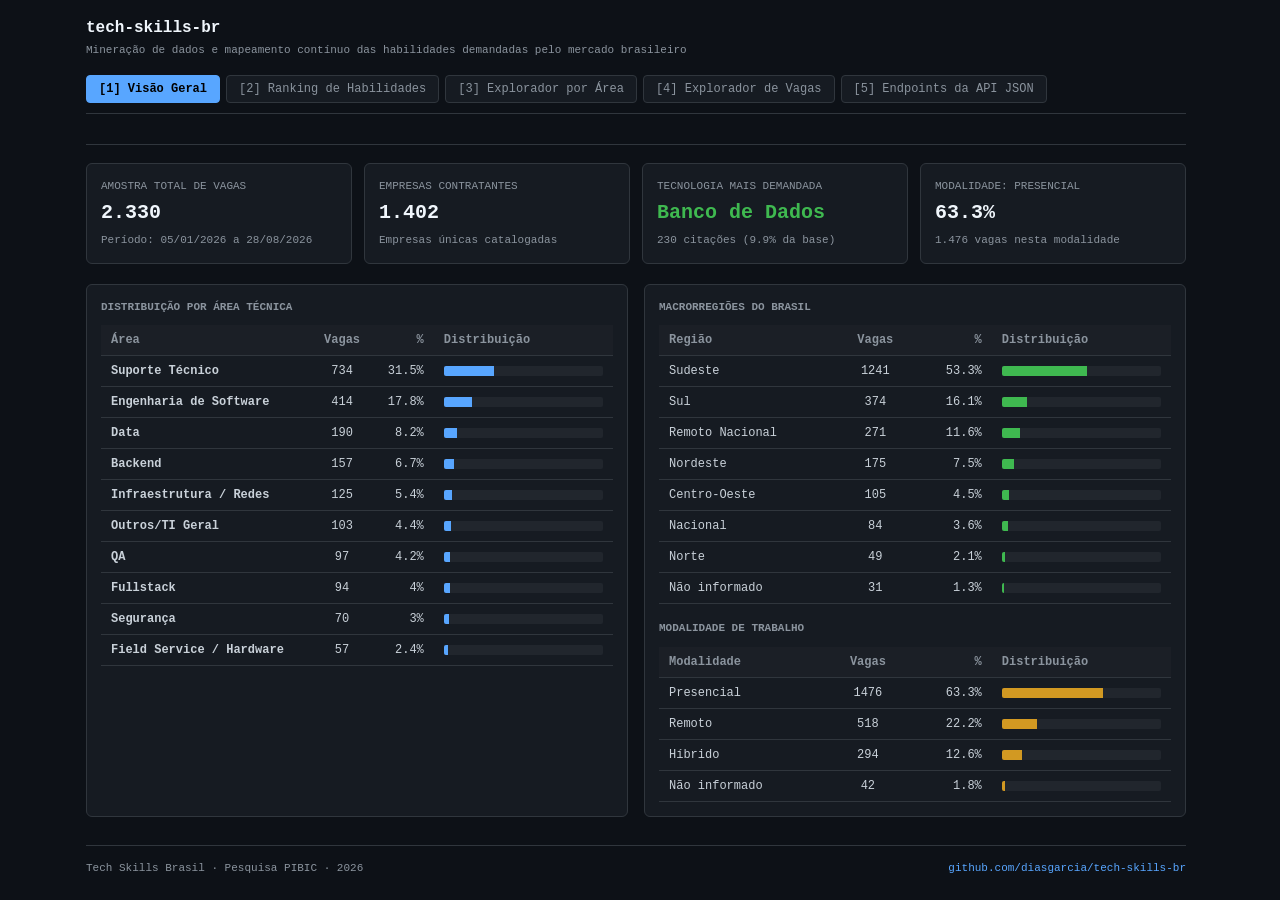
==== commit 74532472: "docs: resolve conflito removendo arquitetura tecnica do repo" ====
--- a/site/index.html
+++ b/site/index.html
@@ -401,7 +401,7 @@
     <div class="card space-y-4">
       <div class="card-title" style="font-weight: 700; color: var(--text-bright);">Endpoints da API JSON Estática (CORS Aberto)</div>
       <p style="color: var(--text-muted); font-size: 11px; margin-top: 4px;">
-        Os dados consolidados estão disponíveis publicamente em formato JSON para consumo direto no Postman, Python, JavaScript, R ou Power BI:
+        Os dados consolidados da pesquisa estão disponíveis publicamente em formato JSON para consumo direto no Postman, Python, JavaScript, R ou Power BI:
       </p>
 
       <table style="margin: 14px 0;">
@@ -437,7 +437,7 @@
 
   <!-- FOOTER -->
   <footer>
-    <div>Tech Skills Brasil &middot; Projeto de dados &middot; 2026</div>
+    <div>Tech Skills Brasil &middot; Pesquisa PIBIC &middot; 2026</div>
     <div>
       <a href="https://github.com/diasgarcia/tech-skills-br" target="_blank">github.com/diasgarcia/tech-skills-br</a>
     </div>
